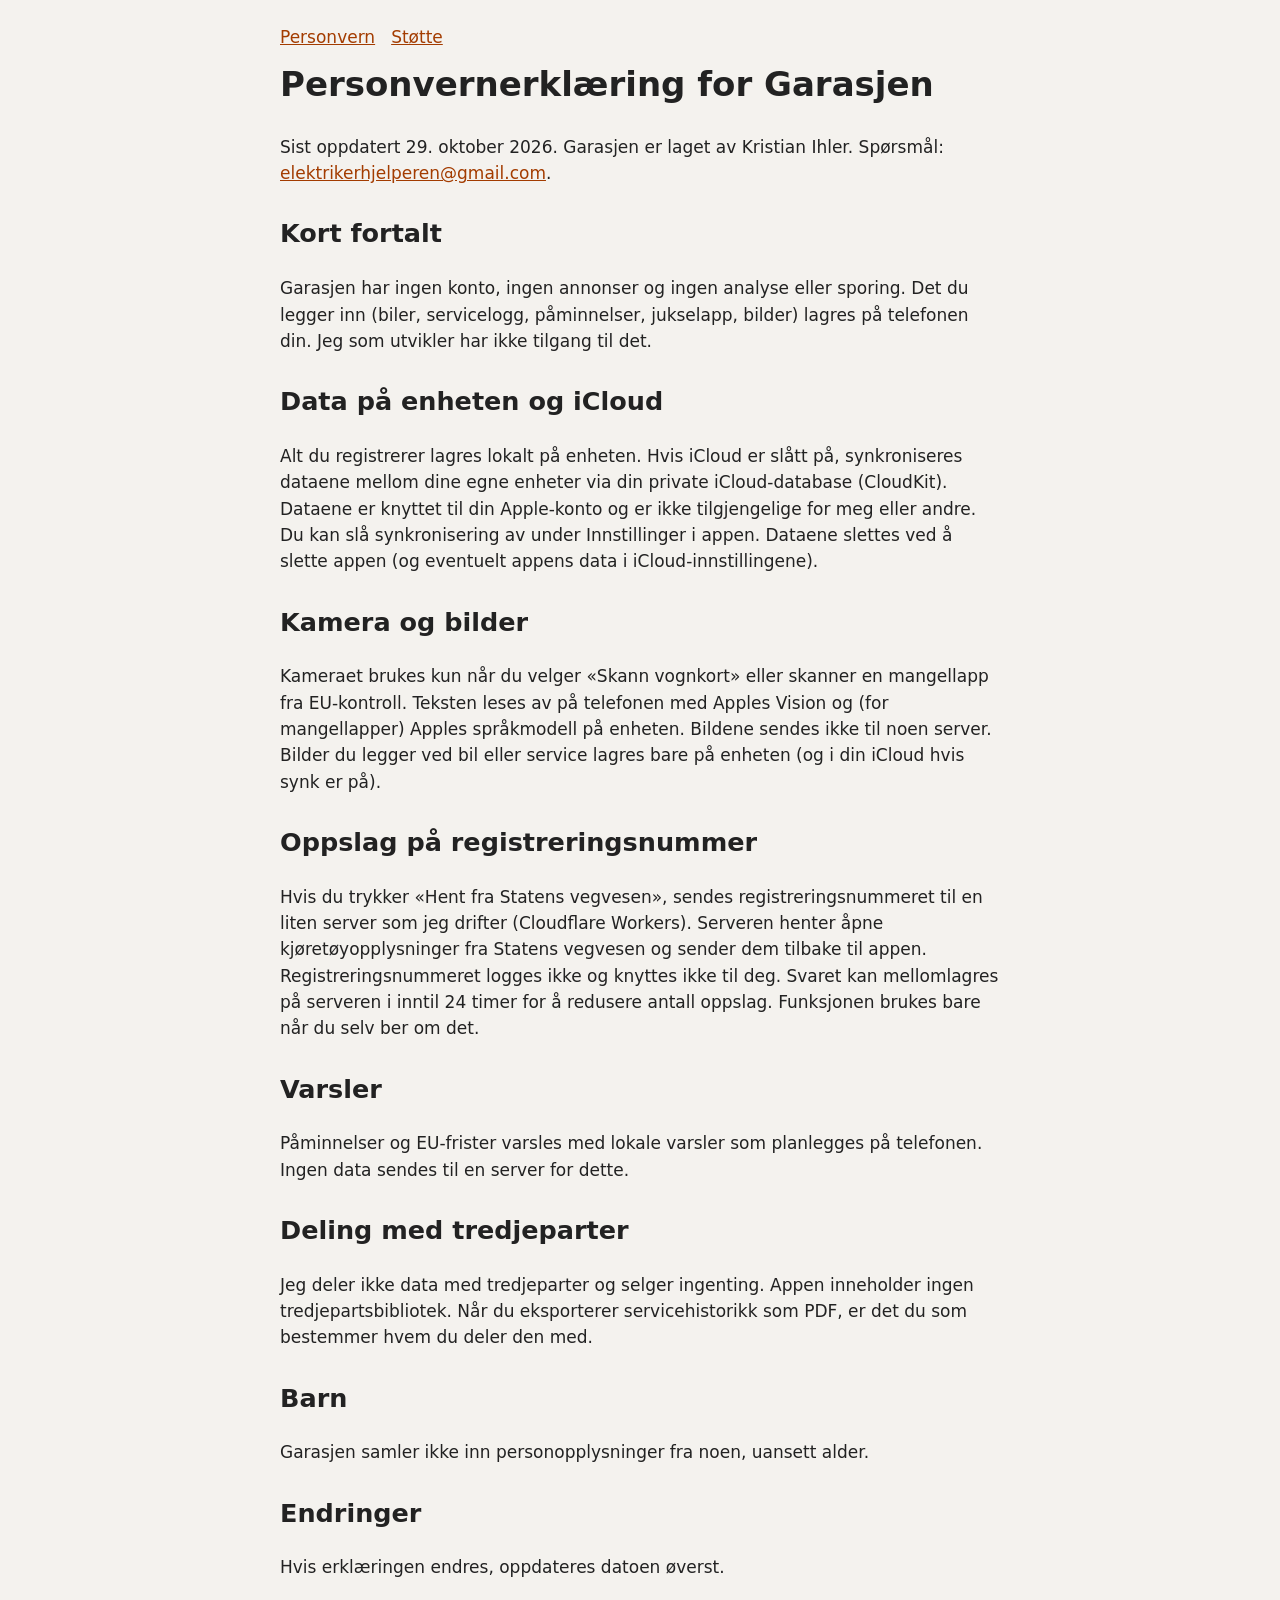
==== index.html @ 32b4b809 "Garasjen: personvern og støtte" ====
<!doctype html><html lang="no"><head><meta charset="utf-8"><meta name="viewport" content="width=device-width,initial-scale=1"><title>Garasjen – personvernerklæring</title><link rel="stylesheet" href="style.css"></head><body><nav><a href="index.html">Personvern</a><a href="support.html">Støtte</a></nav>
<h1>Personvernerklæring for Garasjen</h1>
<p>Sist oppdatert 29. oktober 2026. Garasjen er laget av Kristian Ihler. Spørsmål: <a href="mailto:elektrikerhjelperen@gmail.com">elektrikerhjelperen@gmail.com</a>.</p>
<h2>Kort fortalt</h2>
<p>Garasjen har ingen konto, ingen annonser og ingen analyse eller sporing. Det du legger inn (biler, servicelogg, påminnelser, jukselapp, bilder) lagres på telefonen din. Jeg som utvikler har ikke tilgang til det.</p>
<h2>Data på enheten og iCloud</h2>
<p>Alt du registrerer lagres lokalt på enheten. Hvis iCloud er slått på, synkroniseres dataene mellom dine egne enheter via din private iCloud-database (CloudKit). Dataene er knyttet til din Apple-konto og er ikke tilgjengelige for meg eller andre. Du kan slå synkronisering av under Innstillinger i appen. Dataene slettes ved å slette appen (og eventuelt appens data i iCloud-innstillingene).</p>
<h2>Kamera og bilder</h2>
<p>Kameraet brukes kun når du velger «Skann vognkort» eller skanner en mangellapp fra EU-kontroll. Teksten leses av på telefonen med Apples Vision og (for mangellapper) Apples språkmodell på enheten. Bildene sendes ikke til noen server. Bilder du legger ved bil eller service lagres bare på enheten (og i din iCloud hvis synk er på).</p>
<h2>Oppslag på registreringsnummer</h2>
<p>Hvis du trykker «Hent fra Statens vegvesen», sendes registreringsnummeret til en liten server som jeg drifter (Cloudflare Workers). Serveren henter åpne kjøretøyopplysninger fra Statens vegvesen og sender dem tilbake til appen. Registreringsnummeret logges ikke og knyttes ikke til deg. Svaret kan mellomlagres på serveren i inntil 24 timer for å redusere antall oppslag. Funksjonen brukes bare når du selv ber om det.</p>
<h2>Varsler</h2>
<p>Påminnelser og EU-frister varsles med lokale varsler som planlegges på telefonen. Ingen data sendes til en server for dette.</p>
<h2>Deling med tredjeparter</h2>
<p>Jeg deler ikke data med tredjeparter og selger ingenting. Appen inneholder ingen tredjepartsbibliotek. Når du eksporterer servicehistorikk som PDF, er det du som bestemmer hvem du deler den med.</p>
<h2>Barn</h2>
<p>Garasjen samler ikke inn personopplysninger fra noen, uansett alder.</p>
<h2>Endringer</h2>
<p>Hvis erklæringen endres, oppdateres datoen øverst.</p>
</body></html>
---- style.css ----
body{font:17px/1.55 -apple-system,system-ui,sans-serif;max-width:720px;margin:0 auto;padding:24px 16px;color:#222;background:#f4f2ee}
nav a{margin-right:16px}a{color:#a33c00}h1{margin-top:8px}h2{margin-top:28px}
@media(prefers-color-scheme:dark){body{background:#1d1d1d;color:#e8e8e8}a{color:#e8a070}}
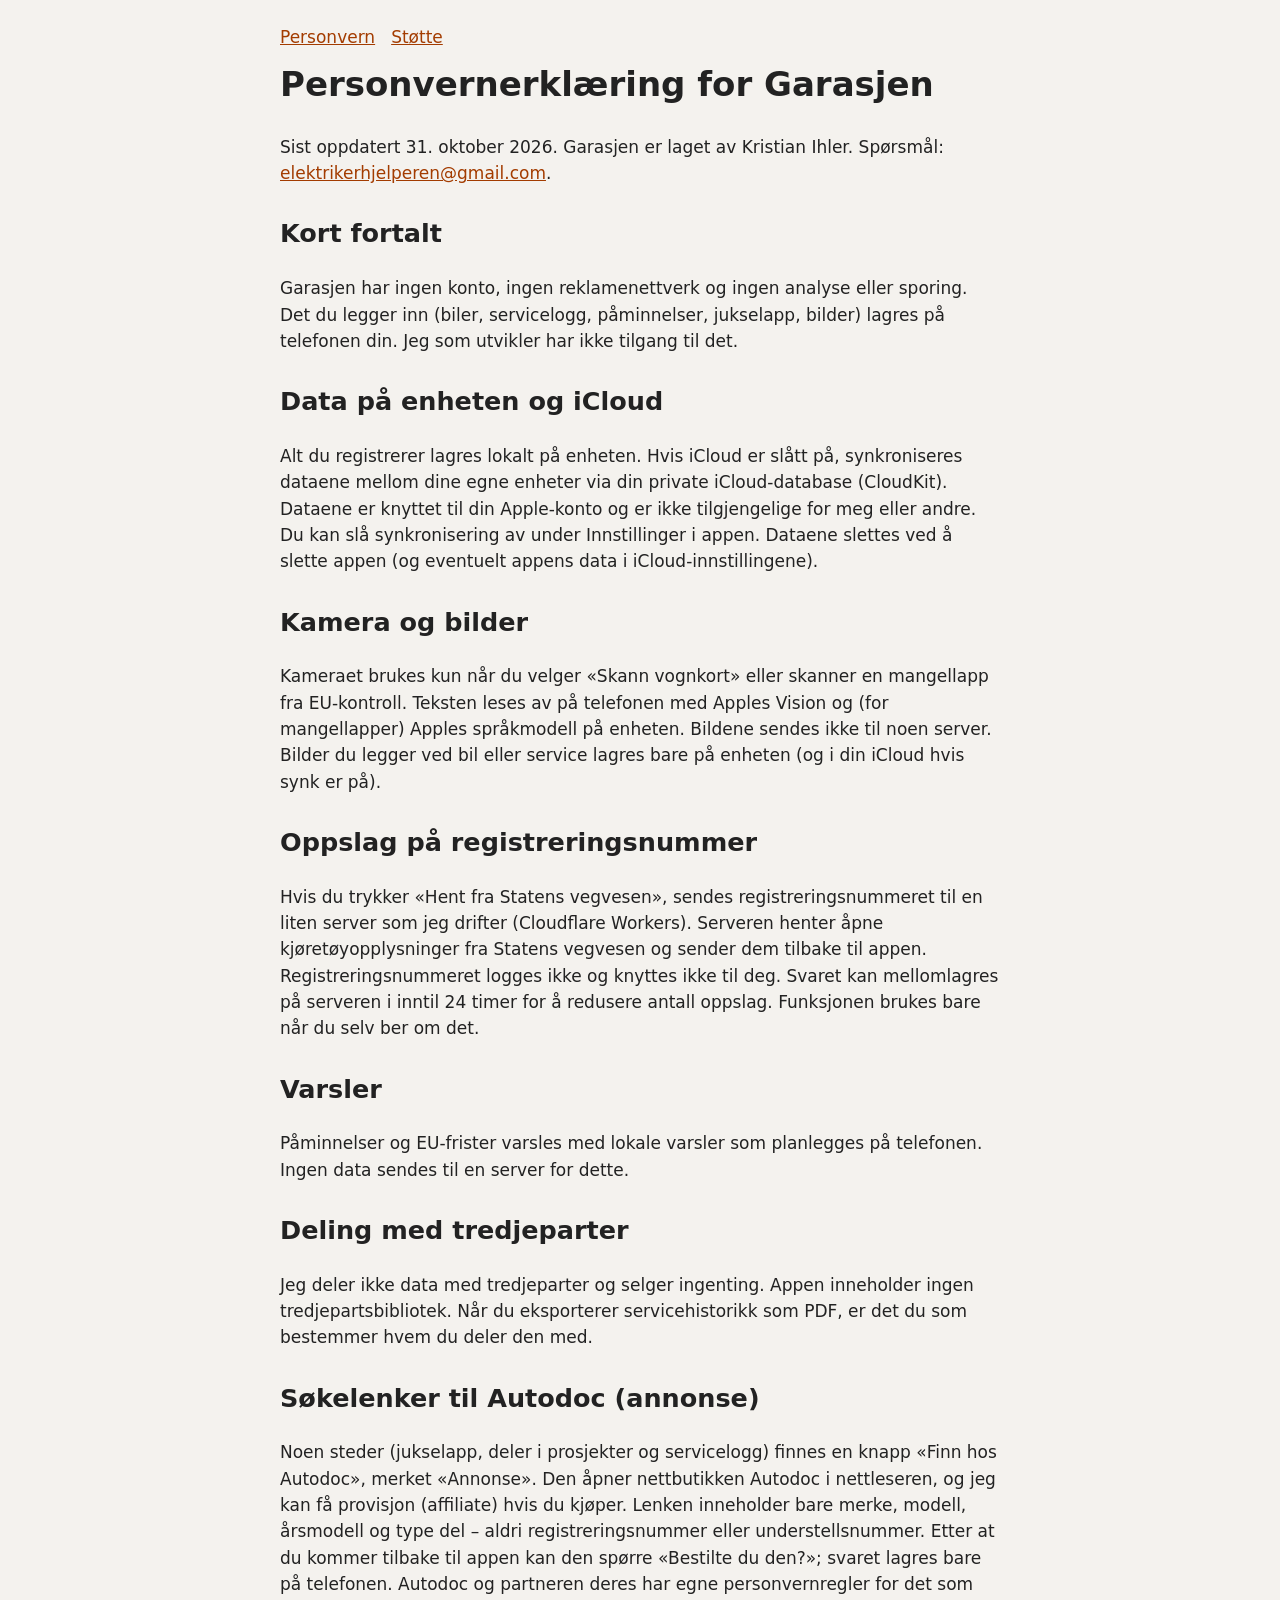
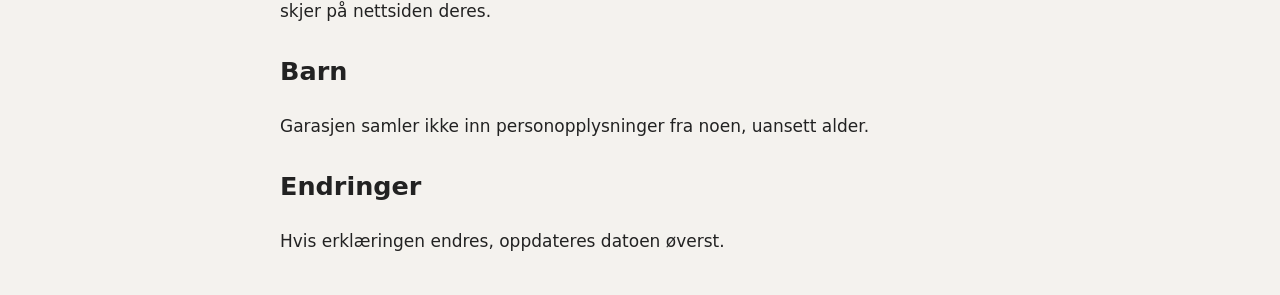
==== commit 33cb5ff0: "Personvern: forklar Autodoc-søkelenker (annonse)" ====
--- a/index.html
+++ b/index.html
@@ -1,8 +1,8 @@
 <!doctype html><html lang="no"><head><meta charset="utf-8"><meta name="viewport" content="width=device-width,initial-scale=1"><title>Garasjen – personvernerklæring</title><link rel="stylesheet" href="style.css"></head><body><nav><a href="index.html">Personvern</a><a href="support.html">Støtte</a></nav>
 <h1>Personvernerklæring for Garasjen</h1>
-<p>Sist oppdatert 29. oktober 2026. Garasjen er laget av Kristian Ihler. Spørsmål: <a href="mailto:elektrikerhjelperen@gmail.com">elektrikerhjelperen@gmail.com</a>.</p>
+<p>Sist oppdatert 31. oktober 2026. Garasjen er laget av Kristian Ihler. Spørsmål: <a href="mailto:elektrikerhjelperen@gmail.com">elektrikerhjelperen@gmail.com</a>.</p>
 <h2>Kort fortalt</h2>
-<p>Garasjen har ingen konto, ingen annonser og ingen analyse eller sporing. Det du legger inn (biler, servicelogg, påminnelser, jukselapp, bilder) lagres på telefonen din. Jeg som utvikler har ikke tilgang til det.</p>
+<p>Garasjen har ingen konto, ingen reklamenettverk og ingen analyse eller sporing. Det du legger inn (biler, servicelogg, påminnelser, jukselapp, bilder) lagres på telefonen din. Jeg som utvikler har ikke tilgang til det.</p>
 <h2>Data på enheten og iCloud</h2>
 <p>Alt du registrerer lagres lokalt på enheten. Hvis iCloud er slått på, synkroniseres dataene mellom dine egne enheter via din private iCloud-database (CloudKit). Dataene er knyttet til din Apple-konto og er ikke tilgjengelige for meg eller andre. Du kan slå synkronisering av under Innstillinger i appen. Dataene slettes ved å slette appen (og eventuelt appens data i iCloud-innstillingene).</p>
 <h2>Kamera og bilder</h2>
@@ -13,6 +13,8 @@
 <p>Påminnelser og EU-frister varsles med lokale varsler som planlegges på telefonen. Ingen data sendes til en server for dette.</p>
 <h2>Deling med tredjeparter</h2>
 <p>Jeg deler ikke data med tredjeparter og selger ingenting. Appen inneholder ingen tredjepartsbibliotek. Når du eksporterer servicehistorikk som PDF, er det du som bestemmer hvem du deler den med.</p>
+<h2>Søkelenker til Autodoc (annonse)</h2>
+<p>Noen steder (jukselapp, deler i prosjekter og servicelogg) finnes en knapp «Finn hos Autodoc», merket «Annonse». Den åpner nettbutikken Autodoc i nettleseren, og jeg kan få provisjon (affiliate) hvis du kjøper. Lenken inneholder bare merke, modell, årsmodell og type del – aldri registreringsnummer eller understellsnummer. Etter at du kommer tilbake til appen kan den spørre «Bestilte du den?»; svaret lagres bare på telefonen. Autodoc og partneren deres har egne personvernregler for det som skjer på nettsiden deres.</p>
 <h2>Barn</h2>
 <p>Garasjen samler ikke inn personopplysninger fra noen, uansett alder.</p>
 <h2>Endringer</h2>
